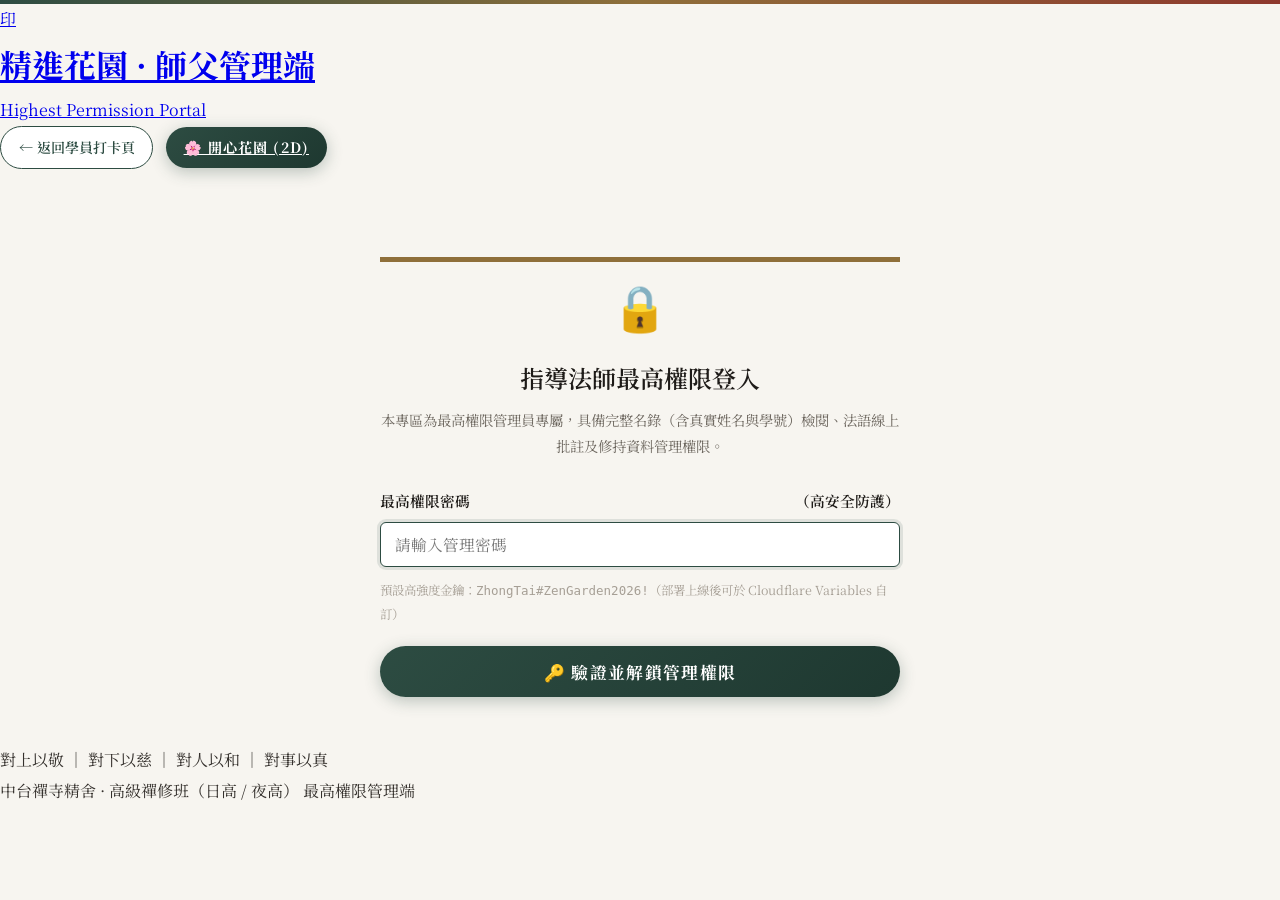
==== admin.html @ 71ff151f "feat: 精進花園 2D 開心花園修持打卡系統 (中台禪寺精舍日高/夜高專修版)" ====
<!DOCTYPE html>
<html lang="zh-TW">
<head>
  <meta charset="UTF-8" />
  <meta name="viewport" content="width=device-width, initial-scale=1.0" />
  <title>精舍法師管理後台 ｜ 精進花園最高權限名錄</title>
  
  <link rel="preconnect" href="https://fonts.googleapis.com">
  <link rel="preconnect" href="https://fonts.gstatic.com" crossorigin>
  <link href="https://fonts.googleapis.com/css2?family=Noto+Serif+TC:wght@300;400;500;600;700&display=swap" rel="stylesheet">
  
  <link rel="stylesheet" href="css/style.css">
  <style>
    .admin-stats-grid {
      display: grid;
      grid-template-columns: repeat(auto-fit, minmax(180px, 1fr));
      gap: 1.2rem;
      margin-bottom: 2rem;
    }
    .admin-stat-card {
      background: #ffffff;
      border: 1px solid var(--border-light);
      border-radius: var(--radius-md);
      padding: 1.4rem;
      text-align: center;
      box-shadow: var(--shadow-soft);
    }
    .admin-stat-card .val {
      font-size: 2rem;
      font-weight: 700;
      color: var(--pine-green);
    }
    .admin-stat-card .lbl {
      font-size: 0.82rem;
      color: var(--ink-muted);
      margin-top: 0.2rem;
    }
    .admin-table {
      width: 100%;
      border-collapse: collapse;
      margin-top: 1rem;
      font-size: 0.92rem;
    }
    .admin-table th {
      background: var(--bg-card-sub);
      color: var(--ink-deep);
      text-align: left;
      padding: 0.85rem 1rem;
      font-weight: 600;
      border-bottom: 2px solid rgba(52, 48, 44, 0.1);
    }
    .admin-table td {
      padding: 0.85rem 1rem;
      border-bottom: 1px solid var(--border-light);
      vertical-align: middle;
    }
    .admin-table tr:hover {
      background: #faf8f5;
    }
  </style>
</head>
<body>

  <!-- 頂部導覽列 -->
  <header class="site-header">
    <div class="header-inner">
      <a href="index.html" class="brand-wrap">
        <div class="brand-symbol">印</div>
        <div class="brand-text">
          <h1>精進花園 · 師父管理端</h1>
          <span>Highest Permission Portal</span>
        </div>
      </a>

      <div style="display: flex; gap: 0.8rem; align-items: center;">
        <a href="index.html" class="btn-secondary" style="padding: 0.45rem 1.1rem; font-size: 0.88rem;">
          ← 返回學員打卡頁
        </a>
        <a href="garden2d.html" class="btn-primary" style="padding: 0.45rem 1.1rem; font-size: 0.88rem;">
          🌸 開心花園 (2D)
        </a>
      </div>
    </div>
  </header>

  <main class="main-container" style="padding-top: 2.5rem;">

    <!-- ════ 鎖定登入畫面 ════ -->
    <div id="adminLockScreen" style="max-width: 520px; margin: 3rem auto;">
      <div class="zen-card" style="text-align: center; border-top: 5px solid var(--gold-bronze);">
        <div style="font-size: 2.8rem; margin-bottom: 0.5rem;">🔒</div>
        <h2 style="font-size: 1.5rem; font-weight: 600; color: var(--ink-deep); margin-bottom: 0.4rem;">
          指導法師最高權限登入
        </h2>
        <p style="font-size: 0.9rem; color: var(--ink-muted); margin-bottom: 1.8rem; line-height: 1.8;">
          本專區為最高權限管理員專屬，具備完整名錄（含真實姓名與學號）檢閱、法語線上批註及修持資料管理權限。
        </p>

        <form onsubmit="handleAdminLogin(event)">
          <div class="form-group" style="text-align: left; margin-bottom: 1.2rem;">
            <label class="form-label" for="adminPassword">
              <span>最高權限密碼</span>
              <span class="required">（高安全防護）</span>
            </label>
            <input type="password" id="adminPassword" class="form-control" placeholder="請輸入管理密碼" required autofocus />
            <div style="font-size: 0.78rem; color: var(--ink-faint); margin-top: 0.4rem;">
              預設高強度金鑰：<code>ZhongTai#ZenGarden2026!</code>（部署上線後可於 Cloudflare Variables 自訂）
            </div>
          </div>

          <div id="adminAuthError" style="display: none; padding: 0.6rem; border-radius: var(--radius-sm); background: var(--vermilion-pale); font-size: 0.88rem; margin-bottom: 1.2rem;"></div>

          <button type="submit" class="btn-primary" style="width: 100%; padding: 0.85rem; font-size: 1.05rem;">
            🔑 驗證並解鎖管理權限
          </button>
        </form>
      </div>
    </div>

    <!-- ════ 管理主面板 (解鎖後顯示) ════ -->
    <div id="adminDashboard" style="display: none;">
      
      <!-- 統計數據卡片 -->
      <div class="admin-stats-grid">
        <div class="admin-stat-card">
          <div class="val" id="statTotalStudents">0</div>
          <div class="lbl">精進學員總人數</div>
        </div>
        <div class="admin-stat-card">
          <div class="val" id="statDayStudents" style="color: var(--gold-bronze);">0</div>
          <div class="lbl">日高班學員</div>
        </div>
        <div class="admin-stat-card">
          <div class="val" id="statNightStudents" style="color: var(--pine-soft);">0</div>
          <div class="lbl">夜高班學員</div>
        </div>
        <div class="admin-stat-card">
          <div class="val" id="statTotalCheckins">0</div>
          <div class="lbl">累積打卡修持次數</div>
        </div>
        <div class="admin-stat-card">
          <div class="val" id="statTotalMeditation" style="color: var(--vermilion);">0</div>
          <div class="lbl">累積禪坐分鐘數</div>
        </div>
      </div>

      <!-- 操作工具列 -->
      <div class="zen-card">
        <div class="card-heading">
          <div class="card-title-group">
            <h2><span>📋</span> 全班完整修持名錄（最高權限未脫敏檢閱）</h2>
            <p>包含學員真實姓名、學號、打卡次數與 3D 花園巡視。</p>
          </div>
          <div style="display: flex; gap: 0.6rem; flex-wrap: wrap;">
            <button type="button" class="btn-secondary" style="font-size: 0.88rem;" onclick="exportAllDataJSON()">
              📥 匯出資料備份 (JSON)
            </button>
            <button type="button" class="btn-secondary" style="font-size: 0.88rem; border-color: var(--vermilion); color: var(--vermilion);" onclick="handleAdminLogout()">
              🔒 鎖定退出
            </button>
          </div>
        </div>

        <!-- 班級篩選 -->
        <div class="garden-filter-bar">
          <div class="filter-pills">
            <button type="button" class="pill-option active admin-filter-btn" onclick="filterAdminClass('', this)">全部班級</button>
            <button type="button" class="pill-option admin-filter-btn" onclick="filterAdminClass('日高', this)">日高班</button>
            <button type="button" class="pill-option admin-filter-btn" onclick="filterAdminClass('夜高', this)">夜高班</button>
          </div>
        </div>

        <!-- 學員清單表格 -->
        <div style="overflow-x: auto;">
          <table class="admin-table">
            <thead>
              <tr>
                <th>班別</th>
                <th>組別</th>
                <th>學號（保密）</th>
                <th>真實姓名</th>
                <th>法名</th>
                <th>累積打卡</th>
                <th>禪坐時長</th>
                <th>3D 花園</th>
              </tr>
            </thead>
            <tbody id="studentsTableBody">
              <!-- 由 admin.js 動態渲染 -->
            </tbody>
          </table>
        </div>
      </div>

      <!-- 修持打卡串流與法師批註開示區 -->
      <div class="zen-card" style="margin-top: 2rem;">
        <div class="card-heading">
          <div class="card-title-group">
            <h2><span>✍️</span> 學員修持心得串流 ＆ 法師線上慈悲批註</h2>
            <p>點擊每筆修持心得下方的開示輸入框，即可直接儲存批註，學員在個人專區即可同步檢閱開示。</p>
          </div>
        </div>

        <div id="adminCheckinStream">
          <!-- 由 admin.js 動態渲染 -->
        </div>
      </div>

    </div>

  </main>

  <footer class="site-footer">
    <div class="footer-dharma">對上以敬 ｜ 對下以慈 ｜ 對人以和 ｜ 對事以真</div>
    <p>中台禪寺精舍 · 高級禪修班（日高 / 夜高） 最高權限管理端</p>
  </footer>

  <script src="js/quotes.js"></script>
  <script src="js/api.js"></script>
  <script src="js/admin.js"></script>
</body>
</html>
---- css/style.css ----
@charset "UTF-8";
/* ═══════════════════════════════════════════════════════════════
   精進花園 (Zen Practice Garden) - 核心樣式表
   設計理念：
   1. 登入/註冊門檻護持（未登入前僅見登入卡）
   2. 2D 精進花園（無預繪花朵，依打卡數量動態注入蓮花＋太陽花）
   3. 木牌老和尚法語（中台月刊）
   4. 精簡修持打卡：靜坐 ＋ 每日誦經（金剛經、藥師經、普門品或自填，無卷數無持咒）
   5. 蓮池海會同修參觀（嚴格隱私：僅公開班級與法名，姓名學號絕對隱藏）
   ═══════════════════════════════════════════════════════════════ */

:root {
  --bg-rice: #f7f5f0;
  --bg-card: #ffffff;
  --bg-card-sub: #fbf9f5;
  --ink-deep: #1e1b18;
  --ink-base: #34302c;
  --ink-muted: #6e6860;
  --ink-faint: #a69f95;

  --pine-green: #2d4c42;
  --pine-soft: #3f695b;
  --pine-light: #eef4f1;

  --gold-bronze: #8f6f3a;
  --gold-light: #f6efe2;
  --gold-vibrant: #c49a45;

  --vermilion: #8e382d;
  --vermilion-soft: #ad4b3e;
  --vermilion-pale: #faedea;

  --border-light: rgba(52, 48, 44, 0.08);
  --border-focus: rgba(45, 76, 66, 0.4);

  --shadow-soft: 0 4px 20px rgba(30, 27, 24, 0.05);
  --shadow-card: 0 8px 32px rgba(30, 27, 24, 0.08);
  --radius-sm: 6px;
  --radius-md: 10px;
  --radius-lg: 18px;
  --radius-full: 9999px;
}

*, *::before, *::after {
  box-sizing: border-box;
  margin: 0;
  padding: 0;
}

html {
  scroll-behavior: smooth;
}

body {
  font-family: 'Noto Serif TC', 'PingFang TC', 'Microsoft JhengHei', serif;
  background-color: var(--bg-rice);
  color: var(--ink-base);
  line-height: 1.9;
  font-weight: 400;
  min-height: 100vh;
  -webkit-font-smoothing: antialiased;
}

/* 頂部裝飾三色頂線 (松柏綠、古銅金、朱砂紅) */
body::before {
  content: '';
  display: block;
  height: 4px;
  background: linear-gradient(90deg, var(--pine-green) 0%, var(--gold-bronze) 50%, var(--vermilion) 100%);
  width: 100%;
}

/* ════════════════════════════════
   1. 登入 / 註冊入口門檻 (Login / Register Gate)
   ════════════════════════════════ */
.login-gate-screen {
  position: fixed;
  inset: 0;
  background: radial-gradient(circle at 50% 40%, #f7f5f0 0%, #e6decb 100%);
  z-index: 999;
  display: flex;
  align-items: center;
  justify-content: center;
  padding: 1.5rem;
}

.login-gate-card {
  background: #ffffff;
  border-radius: var(--radius-lg);
  max-width: 520px;
  width: 100%;
  padding: 2.4rem 2.6rem;
  box-shadow: 0 16px 50px rgba(30, 27, 24, 0.15);
  border: 1px solid var(--border-light);
  border-top: 6px solid var(--pine-green);
  text-align: center;
}

.gate-symbol-icon {
  width: 58px;
  height: 58px;
  border-radius: 50%;
  background: linear-gradient(135deg, var(--pine-green) 0%, #172c26 100%);
  color: #f7f5f0;
  font-size: 1.8rem;
  display: inline-flex;
  align-items: center;
  justify-content: center;
  margin-bottom: 0.8rem;
  box-shadow: 0 4px 14px rgba(45, 76, 66, 0.3);
}

.gate-title {
  font-size: 1.65rem;
  font-weight: 700;
  color: var(--ink-deep);
  letter-spacing: 0.1em;
}

.gate-subtitle {
  font-size: 0.88rem;
  color: var(--gold-bronze);
  margin-top: 0.2rem;
  margin-bottom: 1.4rem;
  letter-spacing: 0.05em;
}

/* ════════════════════════════════
   2. 頂部導覽列 (已登入狀態)
   ════════════════════════════════ */
.app-header {
  background: #ffffff;
  border-bottom: 1px solid var(--border-light);
  box-shadow: var(--shadow-soft);
  position: sticky;
  top: 0;
  z-index: 100;
  backdrop-filter: blur(10px);
}

.app-header-inner {
  max-width: 1280px;
  margin: 0 auto;
  padding: 0.75rem 1.5rem;
  display: flex;
  align-items: center;
  justify-content: space-between;
  flex-wrap: wrap;
  gap: 1rem;
}

.app-brand {
  display: flex;
  align-items: center;
  gap: 0.8rem;
  text-decoration: none;
  color: inherit;
}

.brand-icon-circle {
  width: 42px;
  height: 42px;
  border-radius: 50%;
  background: var(--pine-green);
  color: #fff;
  font-size: 1.4rem;
  display: flex;
  align-items: center;
  justify-content: center;
}

.brand-name-group h1 {
  font-size: 1.25rem;
  font-weight: 700;
  color: var(--ink-deep);
  letter-spacing: 0.08em;
  line-height: 1.2;
}

.brand-name-group span {
  font-size: 0.76rem;
  color: var(--gold-bronze);
  letter-spacing: 0.15em;
}

.app-nav-actions {
  display: flex;
  align-items: center;
  gap: 0.8rem;
}

.badge-class {
  background: var(--pine-light);
  color: var(--pine-green);
  font-weight: 700;
  font-size: 0.82rem;
  padding: 2px 8px;
  border-radius: var(--radius-sm);
}

/* ════════════════════════════════
   3. 主畫面佈局 (花園畫布 ＋ 每日修持打卡面板)
   ════════════════════════════════ */
.main-garden-layout {
  max-width: 1280px;
  margin: 1.5rem auto 3rem;
  padding: 0 1.2rem;
  display: grid;
  grid-template-columns: 1.25fr 1fr;
  gap: 1.8rem;
  align-items: start;
}

@media (max-width: 1024px) {
  .main-garden-layout {
    grid-template-columns: 1fr;
  }
}

/* ════════════════════════════════
   4. 2D 精進花園畫布 (The Living Garden)
   底圖無花朵，蓮花與太陽花完全依打卡數生長！
   ════════════════════════════════ */
.garden-canvas-wrap {
  position: relative;
  width: 100%;
  aspect-ratio: 16 / 9;
  min-height: 400px;
  border-radius: var(--radius-lg);
  overflow: hidden;
  box-shadow: var(--shadow-card);
  border: 3px solid #ffffff;
  background-image: url('../assets/images/stage_1_seed.jpg');
  background-size: cover;
  background-position: center;
  user-select: none;
}

/* 累積打卡次數計數徽章 (花園左上) */
.garden-counter-tag {
  position: absolute;
  top: 14px;
  left: 14px;
  background: rgba(22, 28, 25, 0.82);
  backdrop-filter: blur(8px);
  border: 1px solid rgba(255, 213, 79, 0.4);
  border-radius: 9999px;
  padding: 5px 14px;
  color: #ffd54f;
  font-size: 0.85rem;
  font-weight: 700;
  z-index: 10;
  display: flex;
  align-items: center;
  gap: 6px;
  box-shadow: 0 4px 12px rgba(0,0,0,0.3);
}

/* 木牌法語互動區 (對齊底圖木牌位置) */
.wooden-sign-hotspot {
  position: absolute;
  top: 38%;
  right: 28%;
  width: 90px;
  height: 95px;
  cursor: pointer;
  z-index: 15;
  transition: transform 0.25s ease;
}

.wooden-sign-hotspot:hover {
  transform: scale(1.08);
}

.sign-tooltip-preview {
  position: absolute;
  bottom: 85px;
  left: 50%;
  transform: translateX(-50%);
  background: rgba(255, 252, 242, 0.95);
  border: 1px solid #c49a45;
  border-radius: 8px;
  padding: 6px 12px;
  font-size: 0.76rem;
  color: #5c441b;
  font-weight: 600;
  white-space: nowrap;
  box-shadow: 0 4px 14px rgba(0,0,0,0.2);
  pointer-events: none;
  animation: floatSign 3s infinite ease-in-out;
}

@keyframes floatSign {
  0%, 100% { transform: translateX(-50%) translateY(0); }
  50% { transform: translateX(-50%) translateY(-4px); }
}

/* ════════════════════════════════
   A. 蓮池圖層 (Lotus Pond Area)
   ════════════════════════════════ */
.zen-pond-container {
  position: absolute;
  top: 22%;
  left: 6%;
  width: 210px;
  height: 150px;
  z-index: 8;
  pointer-events: auto;
  cursor: pointer;
  transition: transform 0.2s ease;
}

.zen-pond-container:hover {
  transform: scale(1.03);
}

.pond-surface-svg {
  width: 100%;
  height: 100%;
  filter: drop-shadow(0 6px 12px rgba(0,0,0,0.25));
}

.lotus-flower-bloom {
  transform-origin: bottom center;
  animation: swayFlower 4s infinite ease-in-out alternate;
}

@keyframes swayFlower {
  0% { transform: rotate(-2deg); }
  100% { transform: rotate(2deg); }
}

/* ════════════════════════════════
   B. 太陽花田圖層 (Sunflower Plots Area)
   ════════════════════════════════ */
.sunflower-field-container {
  position: absolute;
  top: 38%;
  left: 36%;
  width: 250px;
  height: 140px;
  z-index: 9;
  pointer-events: auto;
}

.sunflower-item {
  position: absolute;
  transform-origin: bottom center;
  filter: drop-shadow(0 4px 8px rgba(0,0,0,0.3));
}

.sunflower-bloom-anim {
  animation: sunSway 3.5s infinite ease-in-out alternate;
}

@keyframes sunSway {
  0% { transform: rotate(-3deg); }
  100% { transform: rotate(3deg); }
}

/* 甘露水注入動畫 */
.nectar-stream-drop {
  position: absolute;
  font-size: 1.6rem;
  z-index: 30;
  pointer-events: none;
  animation: nectarRain 1.1s cubic-bezier(0.25, 0.46, 0.45, 0.94) forwards;
}

@keyframes nectarRain {
  0% { opacity: 0; transform: translateY(-50px) scale(0.6); }
  30% { opacity: 1; transform: translateY(60px) scale(1.2); }
  100% { opacity: 0; transform: translateY(220px) scale(1.6); }
}

/* ════════════════════════════════
   5. 每日修持打卡面板 (Check-in Form Card)
   精簡為：靜坐 ＋ 每日誦經（無卷數、無持咒）
   ════════════════════════════════ */
.checkin-panel-card {
  background: #ffffff;
  border-radius: var(--radius-lg);
  padding: 1.8rem 2rem;
  box-shadow: var(--shadow-card);
  border: 1px solid var(--border-light);
}

.panel-header-row {
  display: flex;
  align-items: center;
  justify-content: space-between;
  border-bottom: 1px solid var(--border-light);
  padding-bottom: 0.9rem;
  margin-bottom: 1.4rem;
}

.panel-header-row h2 {
  font-size: 1.35rem;
  font-weight: 700;
  color: var(--ink-deep);
  display: flex;
  align-items: center;
  gap: 0.5rem;
}

.form-group {
  display: flex;
  flex-direction: column;
  gap: 0.4rem;
  margin-bottom: 1.2rem;
}

.form-label {
  font-size: 0.92rem;
  font-weight: 600;
  color: var(--ink-deep);
  display: flex;
  align-items: center;
  justify-content: space-between;
}

.form-control {
  font-family: inherit;
  font-size: 0.98rem;
  color: var(--ink-base);
  background: var(--bg-card-sub);
  border: 1px solid rgba(52, 48, 44, 0.15);
  border-radius: var(--radius-sm);
  padding: 0.65rem 0.9rem;
  outline: none;
  transition: all 0.2s ease;
}

.form-control:focus {
  background: #ffffff;
  border-color: var(--pine-green);
  box-shadow: 0 0 0 3px rgba(45, 76, 66, 0.12);
}

/* 補填歷史時間面板 */
.backdate-toggle-box {
  background: var(--gold-light);
  border: 1px dashed rgba(143, 111, 58, 0.35);
  border-radius: var(--radius-md);
  padding: 0.75rem 1rem;
  margin-bottom: 1.2rem;
  display: flex;
  align-items: center;
  justify-content: space-between;
  flex-wrap: wrap;
  gap: 0.6rem;
}

.btn-primary {
  background: linear-gradient(135deg, var(--pine-green) 0%, #1e3830 100%);
  color: #ffffff;
  border: none;
  font-family: inherit;
  font-size: 1.05rem;
  font-weight: 700;
  letter-spacing: 0.08em;
  padding: 0.85rem 2rem;
  border-radius: var(--radius-full);
  cursor: pointer;
  box-shadow: 0 4px 16px rgba(45, 76, 66, 0.3);
  transition: all 0.2s ease;
  display: inline-flex;
  align-items: center;
  justify-content: center;
  gap: 0.5rem;
}

.btn-primary:hover {
  transform: translateY(-2px);
  box-shadow: 0 6px 20px rgba(45, 76, 66, 0.4);
}

.btn-secondary {
  background: #ffffff;
  color: var(--pine-green);
  border: 1px solid var(--pine-green);
  font-family: inherit;
  font-size: 0.88rem;
  font-weight: 600;
  padding: 0.45rem 1.1rem;
  border-radius: var(--radius-full);
  cursor: pointer;
  transition: all 0.2s;
  text-decoration: none;
  display: inline-flex;
  align-items: center;
  gap: 0.4rem;
}

.btn-secondary:hover {
  background: var(--pine-light);
}

/* ════════════════════════════════
   6. 參觀他人花園頂部橫幅 (Visitor Banner)
   ════════════════════════════════ */
.visitor-banner-strip {
  background: linear-gradient(135deg, #1b332c 0%, #10211c 100%);
  border-bottom: 2px solid #ffd54f;
  color: #ffffff;
  padding: 0.6rem 1.5rem;
  display: flex;
  align-items: center;
  justify-content: space-between;
  flex-wrap: wrap;
  gap: 0.8rem;
}

.visitor-tag-pill {
  font-size: 0.75rem;
  background: rgba(255, 255, 255, 0.15);
  padding: 2px 8px;
  border-radius: 9999px;
  color: #a7f3d0;
}

/* ════════════════════════════════
   7. 蓮池海會 · 同修名錄抽屜 (Friends Drawer)
   嚴格安全隱私：僅公開班級與法名，姓名學號絕對隱藏！
   ════════════════════════════════ */
.friends-drawer-backdrop {
  position: fixed;
  inset: 0;
  background: rgba(0, 0, 0, 0.5);
  backdrop-filter: blur(4px);
  z-index: 500;
  display: none;
  align-items: center;
  justify-content: flex-end;
}

.friends-drawer-content {
  background: #ffffff;
  width: 100%;
  max-width: 380px;
  height: 100%;
  box-shadow: -8px 0 30px rgba(0, 0, 0, 0.3);
  display: flex;
  flex-direction: column;
  animation: slideDrawer 0.3s ease-out;
}

@keyframes slideDrawer {
  from { transform: translateX(100%); }
  to { transform: translateX(0); }
}

.drawer-top-banner {
  background: linear-gradient(135deg, var(--pine-green) 0%, #152923 100%);
  color: #ffffff;
  padding: 1.2rem;
  display: flex;
  align-items: center;
  justify-content: space-between;
}

.friend-card-row {
  background: #fbfbfb;
  border: 1px solid #ebebeb;
  border-radius: 12px;
  padding: 0.9rem;
  margin-bottom: 0.75rem;
  display: flex;
  align-items: center;
  justify-content: space-between;
  transition: all 0.2s ease;
}

.friend-card-row:hover {
  background: #f0f7f4;
  border-color: #a3d4be;
  transform: translateX(-3px);
}

.friend-gem {
  width: 38px;
  height: 38px;
  border-radius: 50%;
  background: #e8f5e9;
  color: #2e7d32;
  display: flex;
  align-items: center;
  justify-content: center;
  font-size: 1.2rem;
}

/* ════════════════════════════════
   8. 禪意法語彈窗 (Zen Quote Modal)
   ════════════════════════════════ */
.zen-quote-overlay {
  position: fixed;
  inset: 0;
  background: rgba(18, 24, 21, 0.65);
  backdrop-filter: blur(6px);
  z-index: 600;
  display: none;
  align-items: center;
  justify-content: center;
  padding: 1rem;
}

.zen-quote-dialog {
  background: #ffffff;
  border-radius: 18px;
  max-width: 520px;
  width: 100%;
  padding: 2rem 2.2rem;
  box-shadow: 0 20px 60px rgba(0, 0, 0, 0.35);
  border-left: 6px solid var(--gold-bronze);
  animation: popIn 0.25s ease-out;
}

@keyframes popIn {
  from { opacity: 0; transform: scale(0.9); }
  to { opacity: 1; transform: scale(1); }
}
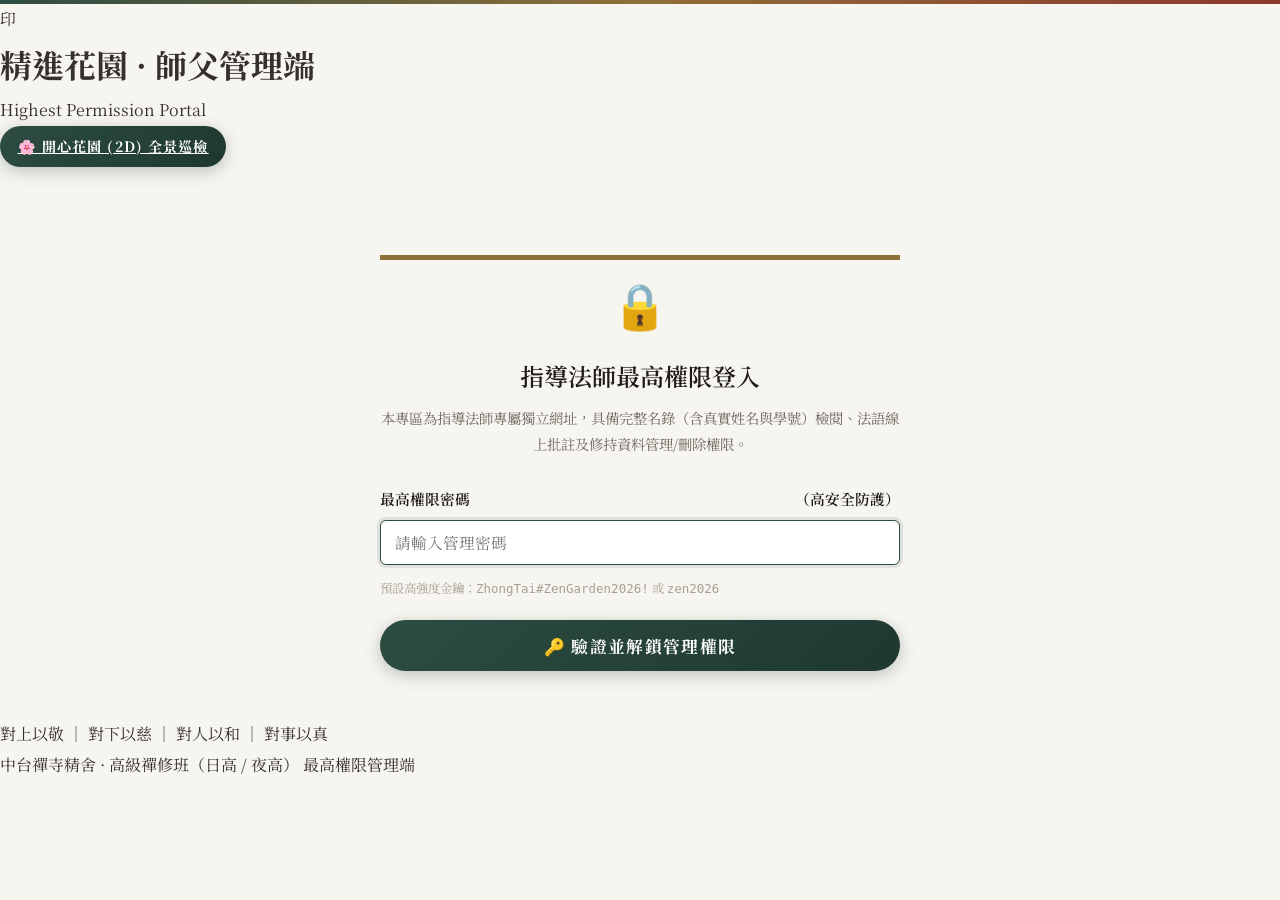
==== commit 9b555e78: "feat: 完備學員登入建檔(無學號免法名可登入、學號一鍵登入)、更新第3-5階段四季花園背景(蓮池同位、草房漸大、林木日盛)、隔離法師後台最高權限" ====
--- a/admin.html
+++ b/admin.html
@@ -61,23 +61,20 @@
 </head>
 <body>
 
-  <!-- 頂部導覽列 -->
+  <!-- 頂部導覽列 (完全獨立師父管理端，無返回學員連結) -->
   <header class="site-header">
     <div class="header-inner">
-      <a href="index.html" class="brand-wrap">
+      <div class="brand-wrap">
         <div class="brand-symbol">印</div>
         <div class="brand-text">
           <h1>精進花園 · 師父管理端</h1>
           <span>Highest Permission Portal</span>
         </div>
-      </a>
+      </div>
 
       <div style="display: flex; gap: 0.8rem; align-items: center;">
-        <a href="index.html" class="btn-secondary" style="padding: 0.45rem 1.1rem; font-size: 0.88rem;">
-          ← 返回學員打卡頁
-        </a>
-        <a href="garden2d.html" class="btn-primary" style="padding: 0.45rem 1.1rem; font-size: 0.88rem;">
-          🌸 開心花園 (2D)
+        <a href="garden2d.html?admin=1" class="btn-primary" style="padding: 0.45rem 1.1rem; font-size: 0.88rem;">
+          🌸 開心花園 (2D) 全景巡檢
         </a>
       </div>
     </div>
@@ -93,7 +90,7 @@
           指導法師最高權限登入
         </h2>
         <p style="font-size: 0.9rem; color: var(--ink-muted); margin-bottom: 1.8rem; line-height: 1.8;">
-          本專區為最高權限管理員專屬，具備完整名錄（含真實姓名與學號）檢閱、法語線上批註及修持資料管理權限。
+          本專區為指導法師專屬獨立網址，具備完整名錄（含真實姓名與學號）檢閱、法語線上批註及修持資料管理/刪除權限。
         </p>
 
         <form onsubmit="handleAdminLogin(event)">
@@ -104,7 +101,7 @@
             </label>
             <input type="password" id="adminPassword" class="form-control" placeholder="請輸入管理密碼" required autofocus />
             <div style="font-size: 0.78rem; color: var(--ink-faint); margin-top: 0.4rem;">
-              預設高強度金鑰：<code>ZhongTai#ZenGarden2026!</code>（部署上線後可於 Cloudflare Variables 自訂）
+              預設高強度金鑰：<code>ZhongTai#ZenGarden2026!</code> 或 <code>zen2026</code>
             </div>
           </div>
 
@@ -144,12 +141,144 @@
         </div>
       </div>
 
+      <!-- ════ 指導法師 · 2D 精進花園全生長階段圖庫總覽 (5階段嚴格吻合) ════ -->
+      <div class="zen-card" id="adminGardenGallery" style="margin-bottom: 2rem; border-top: 4px solid var(--pine-green);">
+        <div class="card-heading">
+          <div class="card-title-group">
+            <h2><span>🌸</span> 指導法師 · 2D 精進花園全生長圖庫總覽（全部圖檢閱）</h2>
+            <p>指導法師最高權限專屬：等差遞增成長（每階段+12天），點擊各階段巡檢按鈕即可即時檢視該階段之 2D 全景花園實景。</p>
+          </div>
+          <div>
+            <a href="garden2d.html?admin=1" target="_blank" class="btn-primary" style="font-size: 0.88rem; padding: 0.5rem 1.2rem;">
+              🔍 開啟 2D 花園全景巡檢
+            </a>
+          </div>
+        </div>
+
+        <div class="admin-gallery-grid">
+          <!-- 階段 1：49 天 -->
+          <div class="admin-gallery-card">
+            <div class="admin-gallery-img-wrap">
+              <img src="assets/images/stage_1_seed.jpg" alt="第 1 階段｜維持 49 天" />
+              <span class="admin-gallery-stage-tag">🌱 第 1 階段｜累積 1~49 天</span>
+            </div>
+            <div class="admin-gallery-body">
+              <div class="admin-gallery-title">
+                <span>善念初萌 · 種子深植</span>
+                <span class="stage-badge stage-badge-1">維持 49 天</span>
+              </div>
+              <div class="admin-gallery-rules">
+                🌿 <strong>景觀生態：</strong>如茵平坦草皮、澄澈碧波池塘，無泥土污濁。<br>
+                ✨ <strong>象徵意涵：</strong>菩提金種初植心田，初耕心地，善法萌芽。
+              </div>
+              <div class="admin-gallery-actions">
+                <a href="garden2d.html?admin=1&stage=1" target="_blank" class="btn-secondary" style="width: 100%; text-align: center; font-size: 0.85rem; padding: 0.4rem 0;">
+                  👁️ 巡檢第 1 階段 (1~49天)
+                </a>
+              </div>
+            </div>
+          </div>
+
+          <!-- 階段 2：110 天 (維持61天) -->
+          <div class="admin-gallery-card">
+            <div class="admin-gallery-img-wrap">
+              <img src="assets/images/stage_2_sprout.jpg" alt="第 2 階段｜累積 110 天" />
+              <span class="admin-gallery-stage-tag">🌿 第 2 階段｜累積 50~110 天</span>
+            </div>
+            <div class="admin-gallery-body">
+              <div class="admin-gallery-title">
+                <span>精進抽芽 · 庭園初展</span>
+                <span class="stage-badge stage-badge-2">維持 61 天</span>
+              </div>
+              <div class="admin-gallery-rules">
+                🌱 <strong>庭園開展：</strong>視野開闊延展，石階步道鋪展，綠蔭竹影。<br>
+                🪷 <strong>水面澄明：</strong>池面範圍擴大，菩提生機日盛，漸次繁茂。
+              </div>
+              <div class="admin-gallery-actions">
+                <a href="garden2d.html?admin=1&stage=2" target="_blank" class="btn-secondary" style="width: 100%; text-align: center; font-size: 0.85rem; padding: 0.4rem 0;">
+                  👁️ 巡檢第 2 階段 (50~110天)
+                </a>
+              </div>
+            </div>
+          </div>
+
+          <!-- 階段 3：183 天 (菩提成林，維持73天) -->
+          <div class="admin-gallery-card">
+            <div class="admin-gallery-img-wrap">
+              <img src="assets/images/stage_3_forest_v2.jpg" alt="第 3 階段｜累積 183 天" />
+              <span class="admin-gallery-stage-tag">🌳 第 3 階段｜累積 111~183 天</span>
+            </div>
+            <div class="admin-gallery-body">
+              <div class="admin-gallery-title">
+                <span>繁茂成林 · 菩提大蔭</span>
+                <span class="stage-badge stage-badge-3">維持 73 天</span>
+              </div>
+              <div class="admin-gallery-rules">
+                🌳 <strong>茂林修竹：</strong>樹林漸密，草房日益開展，同位置蓮池清淨澄澈。<br>
+                🏞️ <strong>圓融道場：</strong>草皮與池塘生機豐沛，成林庇蔭十方群生。
+              </div>
+              <div class="admin-gallery-actions">
+                <a href="garden2d.html?admin=1&stage=3" target="_blank" class="btn-secondary" style="width: 100%; text-align: center; font-size: 0.85rem; padding: 0.4rem 0;">
+                  👁️ 巡檢第 3 階段 (111~183天)
+                </a>
+              </div>
+            </div>
+          </div>
+
+          <!-- 階段 4：268 天 (金秋豐收，維持85天) -->
+          <div class="admin-gallery-card">
+            <div class="admin-gallery-img-wrap">
+              <img src="assets/images/stage_4_autumn_v2.jpg" alt="第 4 階段｜累積 268 天" />
+              <span class="admin-gallery-stage-tag">🍁 第 4 階段｜累積 184~268 天</span>
+            </div>
+            <div class="admin-gallery-body">
+              <div class="admin-gallery-title">
+                <span>金秋豐收 · 秋收功德</span>
+                <span class="stage-badge stage-badge-4">維持 85 天</span>
+              </div>
+              <div class="admin-gallery-rules">
+                🍂 <strong>丹楓金杏：</strong>秋林深密，草房擴建為莊嚴大禪堂，同位置蓮池清澈倒影。<br>
+                🧘 <strong>迴光返照：</strong>歷事練心，由動歸靜，秋收攝心，功德普及。
+              </div>
+              <div class="admin-gallery-actions">
+                <a href="garden2d.html?admin=1&stage=4" target="_blank" class="btn-secondary" style="width: 100%; text-align: center; font-size: 0.85rem; padding: 0.4rem 0;">
+                  👁️ 巡檢第 4 階段 (184~268天)
+                </a>
+              </div>
+            </div>
+          </div>
+
+          <!-- 階段 5：365 天 (冬藏圓滿，維持97天) -->
+          <div class="admin-gallery-card">
+            <div class="admin-gallery-img-wrap">
+              <img src="assets/images/stage_5_winter_v2.jpg" alt="第 5 階段｜累積 365 天" />
+              <span class="admin-gallery-stage-tag">❄️ 第 5 階段｜累積 269~365+ 天</span>
+            </div>
+            <div class="admin-gallery-body">
+              <div class="admin-gallery-title">
+                <span>冬藏圓滿 · 澄明寂照</span>
+                <span class="stage-badge stage-badge-5" style="background:#e0f2fe; color:#0369a1; border:1px solid #7dd3fc;">維持 97 天</span>
+              </div>
+              <div class="admin-gallery-rules">
+                ❄️ <strong>純淨無垢：</strong>一歲圓滿！白雪覆地，萬緣放下，自性清淨圓融。<br>
+                💎 <strong>如如不動：</strong>寒梅傲雪，自性本不生滅，功德大成自性花開。
+              </div>
+              <div class="admin-gallery-actions">
+                <a href="garden2d.html?admin=1&stage=5" target="_blank" class="btn-secondary" style="width: 100%; text-align: center; font-size: 0.85rem; padding: 0.4rem 0;">
+                  👁️ 巡檢第 5 階段 (269~365天)
+                </a>
+              </div>
+            </div>
+          </div>
+        </div>
+      </div>
+
       <!-- 操作工具列 -->
       <div class="zen-card">
         <div class="card-heading">
           <div class="card-title-group">
             <h2><span>📋</span> 全班完整修持名錄（最高權限未脫敏檢閱）</h2>
-            <p>包含學員真實姓名、學號、打卡次數與 3D 花園巡視。</p>
+            <p>包含學員真實姓名、學號、打卡次數、花園境界與 2D 花園巡視。</p>
           </div>
           <div style="display: flex; gap: 0.6rem; flex-wrap: wrap;">
             <button type="button" class="btn-secondary" style="font-size: 0.88rem;" onclick="exportAllDataJSON()">
@@ -182,7 +311,9 @@
                 <th>法名</th>
                 <th>累積打卡</th>
                 <th>禪坐時長</th>
-                <th>3D 花園</th>
+                <th>2D 生長境界</th>
+                <th>2D 花園巡視</th>
+                <th style="text-align: center; color: var(--vermilion);">最高權限維護</th>
               </tr>
             </thead>
             <tbody id="studentsTableBody">
--- a/css/style.css
+++ b/css/style.css
@@ -73,56 +73,322 @@
 /* ════════════════════════════════
    1. 登入 / 註冊入口門檻 (Login / Register Gate)
    ════════════════════════════════ */
+/* ════════════════════════════════
+   1. 登入門檻全螢幕介面 (嚴格參照參考圖二之深紫壇金頂幅 ＋ 白卡 ＋ 圓角按鈕樣式)
+   ════════════════════════════════ */
 .login-gate-screen {
   position: fixed;
   inset: 0;
-  background: radial-gradient(circle at 50% 40%, #f7f5f0 0%, #e6decb 100%);
+  background-color: #faf8f5;
+  background-image: 
+    radial-gradient(#e2d5c3 0.75px, transparent 0.75px),
+    radial-gradient(#e2d5c3 0.75px, #faf8f5 0.75px);
+  background-size: 30px 30px;
+  background-position: 0 0, 15px 15px;
   z-index: 999;
   display: flex;
+  flex-direction: column;
+  overflow-y: auto;
+  -webkit-overflow-scrolling: touch;
+}
+
+/* 頂部深紫壇木黑金橫幅 (參照圖二頂部：普宜精舍/活動報名) */
+.gate-top-header {
+  background: #2b101c;
+  background: linear-gradient(180deg, #260f1b 0%, #341423 100%);
+  color: #ffffff;
+  padding: 1.2rem 1.5rem 1.4rem;
+  box-shadow: 0 4px 18px rgba(35, 12, 22, 0.28);
+  border-bottom: 2px solid #b89650;
+  flex-shrink: 0;
+}
+
+.gate-top-sub {
+  font-size: 0.95rem;
+  color: #dfcfbc;
+  letter-spacing: 0.08em;
+  font-weight: 500;
+  margin-bottom: 0.25rem;
+  opacity: 0.92;
+}
+
+.gate-top-title {
+  font-size: 1.7rem;
+  font-weight: 700;
+  color: #dfb36c;
+  letter-spacing: 0.06em;
+  line-height: 1.2;
+  margin: 0;
+  text-shadow: 0 1px 2px rgba(0,0,0,0.4);
+}
+
+/* 主體卡片容器 (彈性置中，手機平順滾動) */
+.gate-body-container {
+  flex: 1;
+  display: flex;
   align-items: center;
   justify-content: center;
-  padding: 1.5rem;
+  padding: 1.8rem 1rem 2.5rem;
+  width: 100%;
+  box-sizing: border-box;
 }
 
 .login-gate-card {
   background: #ffffff;
-  border-radius: var(--radius-lg);
-  max-width: 520px;
-  width: 100%;
-  padding: 2.4rem 2.6rem;
-  box-shadow: 0 16px 50px rgba(30, 27, 24, 0.15);
-  border: 1px solid var(--border-light);
-  border-top: 6px solid var(--pine-green);
+  border-radius: 20px;
+  max-width: 480px;
+  width: 100%;
+  padding: 2rem 2.2rem;
+  margin: auto;
+  box-shadow: 0 12px 38px rgba(43, 16, 28, 0.09), 0 2px 8px rgba(0, 0, 0, 0.04);
+  border: 1.5px solid #ebd9c2;
   text-align: center;
-}
-
-.gate-symbol-icon {
+  box-sizing: border-box;
+}
+
+/* 頂部圓形徽章 (蓮花聖徽) */
+.gate-badge-wrap {
+  display: flex;
+  justify-content: center;
+  margin-bottom: 0.8rem;
+}
+
+.gate-badge-circle {
   width: 58px;
   height: 58px;
   border-radius: 50%;
-  background: linear-gradient(135deg, var(--pine-green) 0%, #172c26 100%);
+  background: #2b101c;
+  border: 2px solid #dfb36c;
   color: #f7f5f0;
   font-size: 1.8rem;
   display: inline-flex;
   align-items: center;
   justify-content: center;
-  margin-bottom: 0.8rem;
-  box-shadow: 0 4px 14px rgba(45, 76, 66, 0.3);
-}
-
-.gate-title {
-  font-size: 1.65rem;
-  font-weight: 700;
-  color: var(--ink-deep);
-  letter-spacing: 0.1em;
-}
-
-.gate-subtitle {
+  box-shadow: 0 4px 14px rgba(43, 16, 28, 0.2);
+}
+
+.gate-card-title {
+  font-size: 1.5rem;
+  font-weight: 700;
+  color: #2b101c;
+  letter-spacing: 0.05em;
+  margin-bottom: 0.25rem;
+}
+
+.gate-card-subtitle {
   font-size: 0.88rem;
-  color: var(--gold-bronze);
-  margin-top: 0.2rem;
-  margin-bottom: 1.4rem;
-  letter-spacing: 0.05em;
+  color: #8c7653;
+  margin-top: 0;
+  margin-bottom: 1.2rem;
+  letter-spacing: 0.04em;
+}
+
+/* 登入切換頁籤 (學員 ｜ 法師) */
+.gate-tab-switcher {
+  display: flex;
+  background: #f1ebd8;
+  border-radius: 14px;
+  padding: 4px;
+  margin-bottom: 1.2rem;
+  gap: 4px;
+  box-sizing: border-box;
+}
+
+.gate-tab-btn {
+  flex: 1;
+  padding: 8px 12px;
+  border-radius: 11px;
+  border: none;
+  background: transparent;
+  color: #78644e;
+  font-weight: 700;
+  font-size: 0.92rem;
+  cursor: pointer;
+  transition: all 0.2s ease;
+  display: flex;
+  align-items: center;
+  justify-content: center;
+  gap: 6px;
+}
+
+.gate-tab-btn:hover {
+  color: #2b101c;
+}
+
+.gate-tab-btn.active {
+  background: #ffffff;
+  color: #2b101c;
+  box-shadow: 0 2px 8px rgba(43, 16, 28, 0.12);
+  border: 1px solid rgba(184, 150, 80, 0.3);
+}
+
+/* 表單橫向雙欄 (比例平衡修復，min-width: 0 徹底杜絕溢出) */
+.gate-form-row {
+  display: grid;
+  grid-template-columns: minmax(0, 1fr) minmax(0, 1fr);
+  gap: 0.85rem;
+  width: 100%;
+  box-sizing: border-box;
+}
+
+.gate-compact-group {
+  margin-bottom: 0.9rem !important;
+  text-align: left;
+  min-width: 0;
+  box-sizing: border-box;
+}
+
+.gate-compact-group .form-label {
+  font-size: 0.88rem;
+  font-weight: 600;
+  color: #2c2523;
+  margin-bottom: 0.35rem;
+  display: flex;
+  justify-content: space-between;
+  align-items: center;
+  flex-wrap: wrap;
+  gap: 0.3rem;
+}
+
+.gate-label-split {
+  display: flex;
+  justify-content: space-between;
+  align-items: center;
+  width: 100%;
+}
+
+.gate-privacy-tag {
+  font-size: 0.72rem;
+  font-weight: normal;
+  border-radius: 999px;
+  padding: 1px 6px;
+  white-space: nowrap;
+}
+
+.gate-privacy-tag.lock {
+  color: #c62828;
+  background: #ffebee;
+}
+
+.gate-privacy-tag.flower {
+  color: #ad1457;
+  background: #fce4ec;
+}
+
+/* 參照圖二圓角風格之輸入框與選單 (防溢出 + 支援手機 48px 觸控友善) */
+.gate-styled-input {
+  width: 100% !important;
+  min-width: 0 !important;
+  box-sizing: border-box !important;
+  height: 48px !important;
+  border-radius: 14px !important;
+  border: 1.5px solid #d4c5a9 !important;
+  background-color: #ffffff !important;
+  padding: 0 1rem !important;
+  font-size: 0.95rem !important;
+  color: #2c2523 !important;
+  transition: border-color 0.2s, box-shadow 0.2s;
+  -webkit-appearance: none;
+}
+
+.gate-styled-input:focus {
+  border-color: #b89650 !important;
+  box-shadow: 0 0 0 3.5px rgba(184, 150, 80, 0.18) !important;
+  outline: none !important;
+}
+
+/* 主要登入按鈕 (參照圖二大圓角藥丸風格，深紫壇黑配金字) */
+.gate-btn-submit {
+  width: 100%;
+  height: 52px;
+  background: #2b101c;
+  background: linear-gradient(180deg, #381525 0%, #230d17 100%);
+  color: #dfb36c;
+  border: 1.5px solid #dfb36c;
+  border-radius: 18px;
+  font-size: 1.05rem;
+  font-weight: 700;
+  letter-spacing: 0.06em;
+  cursor: pointer;
+  display: flex;
+  align-items: center;
+  justify-content: center;
+  gap: 0.6rem;
+  margin-top: 0.6rem;
+  box-shadow: 0 6px 18px rgba(43, 16, 28, 0.25);
+  transition: transform 0.18s, box-shadow 0.18s, filter 0.18s;
+  box-sizing: border-box;
+}
+
+.gate-btn-submit:hover {
+  transform: translateY(-1.5px);
+  box-shadow: 0 8px 24px rgba(43, 16, 28, 0.35);
+  filter: brightness(1.06);
+}
+
+.gate-btn-submit:active {
+  transform: translateY(0);
+}
+
+/* 次要法師管理入口 (參照圖二之白底金色邊框圓角按鈕風格) */
+.gate-admin-action-wrap {
+  margin-top: 1.1rem;
+  padding-top: 0.9rem;
+  border-top: 1px dashed #dcd3c4;
+}
+
+.gate-btn-admin {
+  display: flex;
+  align-items: center;
+  justify-content: center;
+  gap: 0.5rem;
+  width: 100%;
+  height: 44px;
+  background: #ffffff;
+  color: #8c7653;
+  border: 1.5px solid #d4c5a9;
+  border-radius: 16px;
+  font-size: 0.9rem;
+  font-weight: 600;
+  text-decoration: none;
+  transition: all 0.2s;
+  box-sizing: border-box;
+}
+
+.gate-btn-admin:hover {
+  border-color: #b89650;
+  color: #2b101c;
+  background: #fbf9f5;
+}
+
+/* 手機版響應式極致優化 (<= 600px 屏幕全螢幕自適應、絕不橫向溢出) */
+@media (max-width: 600px) {
+  .gate-top-header {
+    padding: 1rem 1.2rem;
+  }
+  .gate-top-title {
+    font-size: 1.45rem;
+  }
+  .gate-body-container {
+    padding: 1.2rem 0.8rem 2rem;
+  }
+  .login-gate-card {
+    padding: 1.5rem 1.1rem;
+    border-radius: 18px;
+  }
+  .gate-form-row {
+    grid-template-columns: 1fr;
+    gap: 0;
+  }
+  .gate-styled-input {
+    height: 46px !important;
+    font-size: 0.95rem !important;
+  }
+  .gate-btn-submit {
+    height: 48px;
+    font-size: 1rem;
+    border-radius: 16px;
+  }
 }
 
 /* ════════════════════════════════
@@ -201,9 +467,76 @@
 /* ════════════════════════════════
    3. 主畫面佈局 (花園畫布 ＋ 每日修持打卡面板)
    ════════════════════════════════ */
+.practice-stats-strip {
+  max-width: 1280px;
+  margin: 1.2rem auto 0.2rem;
+  padding: 0 1.2rem;
+}
+
+.stats-panel-header {
+  display: flex;
+  align-items: center;
+  justify-content: space-between;
+  flex-wrap: wrap;
+  gap: 0.8rem;
+  margin-bottom: 0.85rem;
+}
+
+.stats-grid-row {
+  display: grid;
+  grid-template-columns: repeat(auto-fit, minmax(180px, 1fr));
+  gap: 0.85rem;
+}
+
+.stat-metric-card {
+  background: #ffffff;
+  border-radius: var(--radius-md);
+  padding: 0.8rem 1rem;
+  border: 1px solid var(--border-light);
+  box-shadow: var(--shadow-soft);
+  display: flex;
+  align-items: center;
+  gap: 0.85rem;
+  transition: transform 0.2s ease, box-shadow 0.2s ease;
+}
+
+.stat-metric-card:hover {
+  transform: translateY(-2px);
+  box-shadow: 0 6px 18px rgba(30, 27, 24, 0.08);
+}
+
+.stat-metric-icon {
+  width: 42px;
+  height: 42px;
+  border-radius: 50%;
+  display: flex;
+  align-items: center;
+  justify-content: center;
+  font-size: 1.3rem;
+  flex-shrink: 0;
+}
+
+.stat-metric-info {
+  display: flex;
+  flex-direction: column;
+}
+
+.stat-metric-num {
+  font-size: 1.35rem;
+  font-weight: 700;
+  line-height: 1.15;
+  color: var(--ink-deep);
+}
+
+.stat-metric-label {
+  font-size: 0.76rem;
+  color: var(--ink-muted);
+  margin-top: 2px;
+}
+
 .main-garden-layout {
   max-width: 1280px;
-  margin: 1.5rem auto 3rem;
+  margin: 1.2rem auto 3rem;
   padding: 0 1.2rem;
   display: grid;
   grid-template-columns: 1.25fr 1fr;
@@ -274,50 +607,52 @@
 
 .sign-tooltip-preview {
   position: absolute;
-  bottom: 85px;
-  left: 50%;
-  transform: translateX(-50%);
+  bottom: 80px;
+  right: -20px;
   background: rgba(255, 252, 242, 0.95);
   border: 1px solid #c49a45;
   border-radius: 8px;
-  padding: 6px 12px;
-  font-size: 0.76rem;
+  padding: 5px 10px;
+  font-size: 0.74rem;
   color: #5c441b;
   font-weight: 600;
   white-space: nowrap;
-  box-shadow: 0 4px 14px rgba(0,0,0,0.2);
+  max-width: 190px;
+  overflow: hidden;
+  text-overflow: ellipsis;
+  box-shadow: 0 4px 12px rgba(0,0,0,0.18);
   pointer-events: none;
   animation: floatSign 3s infinite ease-in-out;
 }
 
 @keyframes floatSign {
-  0%, 100% { transform: translateX(-50%) translateY(0); }
-  50% { transform: translateX(-50%) translateY(-4px); }
+  0%, 100% { transform: translateY(0); }
+  50% { transform: translateY(-3px); }
 }
 
 /* ════════════════════════════════
-   A. 蓮池圖層 (Lotus Pond Area)
+   A. 蓮池圖層 (Lotus Pond Area) - 位於左側澄澈水池中 (無泥土)
    ════════════════════════════════ */
 .zen-pond-container {
   position: absolute;
-  top: 22%;
-  left: 6%;
-  width: 210px;
-  height: 150px;
+  top: 44%;
+  left: 9%;
+  width: 23%;
+  height: 32%;
   z-index: 8;
   pointer-events: auto;
   cursor: pointer;
-  transition: transform 0.2s ease;
+  transition: transform 0.25s ease;
 }
 
 .zen-pond-container:hover {
-  transform: scale(1.03);
+  transform: scale(1.04);
 }
 
 .pond-surface-svg {
   width: 100%;
   height: 100%;
-  filter: drop-shadow(0 6px 12px rgba(0,0,0,0.25));
+  filter: drop-shadow(0 4px 10px rgba(0,0,0,0.22));
 }
 
 .lotus-flower-bloom {
@@ -326,27 +661,35 @@
 }
 
 @keyframes swayFlower {
-  0% { transform: rotate(-2deg); }
-  100% { transform: rotate(2deg); }
+  0% { transform: rotate(-2.5deg) translateY(0); }
+  50% { transform: rotate(0deg) translateY(-2px); }
+  100% { transform: rotate(2.5deg) translateY(0); }
 }
 
 /* ════════════════════════════════
-   B. 太陽花田圖層 (Sunflower Plots Area)
+   B. 太陽花草皮圖層 (Sunflowers in Grass Lawn) - 生長於綠茵草皮上 (無泥土)
    ════════════════════════════════ */
 .sunflower-field-container {
   position: absolute;
-  top: 38%;
-  left: 36%;
-  width: 250px;
-  height: 140px;
+  top: 42%;
+  left: 39%;
+  width: 27%;
+  height: 28%;
   z-index: 9;
   pointer-events: auto;
+  background: transparent !important;
 }
 
 .sunflower-item {
   position: absolute;
   transform-origin: bottom center;
-  filter: drop-shadow(0 4px 8px rgba(0,0,0,0.3));
+  filter: drop-shadow(0 4px 8px rgba(0,0,0,0.25));
+  cursor: pointer;
+  transition: transform 0.2s ease;
+}
+
+.sunflower-item:hover {
+  transform: scale(1.15) !important;
 }
 
 .sunflower-bloom-anim {
@@ -356,6 +699,44 @@
 @keyframes sunSway {
   0% { transform: rotate(-3deg); }
   100% { transform: rotate(3deg); }
+}
+
+/* 花園生長階段標籤列 (頂部快速切換) */
+.garden-stage-pills-bar {
+  display: flex;
+  align-items: center;
+  gap: 0.5rem;
+  margin-bottom: 0.8rem;
+  flex-wrap: wrap;
+}
+
+.garden-stage-pill {
+  background: #ffffff;
+  border: 1px solid var(--border-light);
+  border-radius: 9999px;
+  padding: 0.35rem 0.9rem;
+  font-size: 0.82rem;
+  color: var(--ink-muted);
+  cursor: pointer;
+  transition: all 0.2s ease;
+  font-weight: 500;
+  display: inline-flex;
+  align-items: center;
+  gap: 0.35rem;
+}
+
+.garden-stage-pill:hover {
+  background: var(--bg-card-sub);
+  color: var(--pine-green);
+  border-color: var(--pine-soft);
+}
+
+.garden-stage-pill.active {
+  background: var(--pine-green);
+  color: #ffffff;
+  border-color: var(--pine-green);
+  font-weight: 700;
+  box-shadow: 0 2px 8px rgba(45, 76, 66, 0.25);
 }
 
 /* 甘露水注入動畫 */
@@ -619,3 +1000,114 @@
   from { opacity: 0; transform: scale(0.9); }
   to { opacity: 1; transform: scale(1); }
 }
+
+/* ════════════════════════════════
+   9. 指導法師全圖庫預覽 (Admin Stage Gallery)
+   ════════════════════════════════ */
+.admin-gallery-grid {
+  display: grid;
+  grid-template-columns: repeat(auto-fit, minmax(280px, 1fr));
+  gap: 1.25rem;
+  margin-top: 1.2rem;
+}
+
+.admin-gallery-card {
+  background: #ffffff;
+  border: 1px solid rgba(45, 76, 66, 0.15);
+  border-radius: var(--radius-md);
+  overflow: hidden;
+  box-shadow: 0 4px 14px rgba(0, 0, 0, 0.05);
+  transition: transform 0.2s ease, box-shadow 0.2s ease;
+  display: flex;
+  flex-direction: column;
+}
+
+.admin-gallery-card:hover {
+  transform: translateY(-3px);
+  box-shadow: 0 8px 24px rgba(45, 76, 66, 0.15);
+  border-color: var(--pine-green);
+}
+
+.admin-gallery-img-wrap {
+  position: relative;
+  width: 100%;
+  aspect-ratio: 16 / 9;
+  background: #1a2924;
+  overflow: hidden;
+}
+
+.admin-gallery-img-wrap img {
+  width: 100%;
+  height: 100%;
+  object-fit: cover;
+  transition: transform 0.35s ease;
+}
+
+.admin-gallery-card:hover .admin-gallery-img-wrap img {
+  transform: scale(1.05);
+}
+
+.admin-gallery-stage-tag {
+  position: absolute;
+  top: 10px;
+  left: 10px;
+  background: rgba(18, 33, 27, 0.85);
+  backdrop-filter: blur(4px);
+  color: #ffd54f;
+  font-size: 0.78rem;
+  font-weight: 700;
+  padding: 3px 10px;
+  border-radius: 9999px;
+  border: 1px solid rgba(255, 213, 79, 0.4);
+}
+
+.admin-gallery-body {
+  padding: 1rem 1.1rem;
+  flex: 1;
+  display: flex;
+  flex-direction: column;
+  justify-content: space-between;
+}
+
+.admin-gallery-title {
+  font-size: 1.05rem;
+  font-weight: 700;
+  color: var(--ink-deep);
+  margin-bottom: 0.35rem;
+  display: flex;
+  align-items: center;
+  justify-content: space-between;
+}
+
+.admin-gallery-rules {
+  font-size: 0.82rem;
+  color: var(--ink-muted);
+  line-height: 1.6;
+  margin-bottom: 0.8rem;
+  background: var(--bg-card-sub);
+  padding: 0.5rem 0.75rem;
+  border-radius: var(--radius-sm);
+}
+
+.admin-gallery-actions {
+  display: flex;
+  gap: 0.5rem;
+}
+
+/* 學員名錄生長階段 Badge */
+.stage-badge {
+  display: inline-flex;
+  align-items: center;
+  gap: 4px;
+  font-size: 0.78rem;
+  font-weight: 600;
+  padding: 2px 8px;
+  border-radius: 9999px;
+  white-space: nowrap;
+}
+.stage-badge-1 { background: #e8f5e9; color: #2e7d32; border: 1px solid #c8e6c9; }
+.stage-badge-2 { background: #e0f2f1; color: #00695c; border: 1px solid #b2dfdb; }
+.stage-badge-3 { background: #fff8e1; color: #f57f17; border: 1px solid #ffe082; }
+.stage-badge-4 { background: #ede7f6; color: #4527a0; border: 1px solid #d1c4e9; }
+.stage-badge-season { background: #fff3e0; color: #e65100; border: 1px solid #ffcc80; }
+
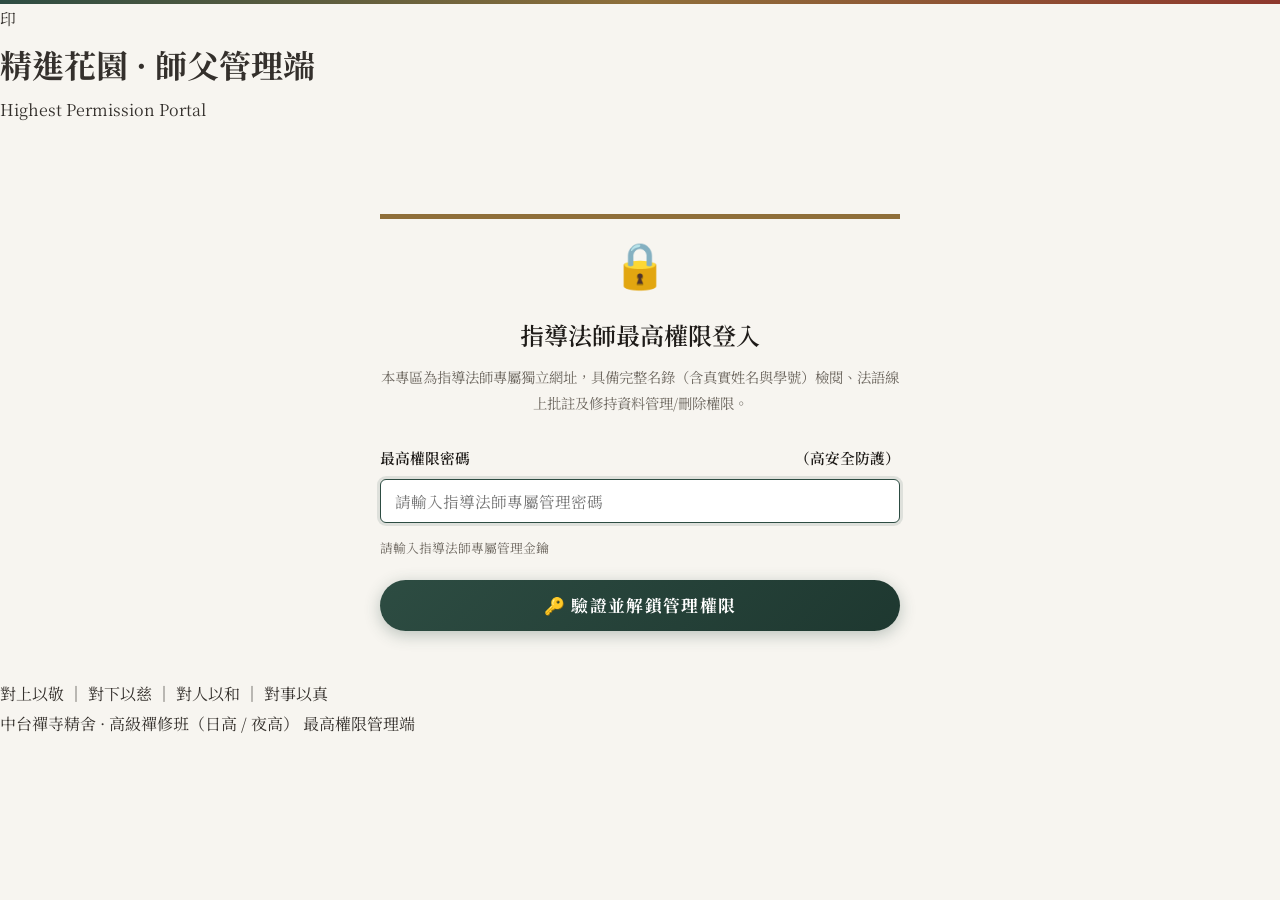
==== commit 770ec495: "fix(security): 徹底修復後台免密漏洞、更新管理密碼為 ZhongTai#2026、置放顯眼紅色登出按鈕" ====
--- a/admin.html
+++ b/admin.html
@@ -72,10 +72,17 @@
         </div>
       </div>
 
-      <div style="display: flex; gap: 0.8rem; align-items: center;">
-        <a href="garden2d.html?admin=1" class="btn-primary" style="padding: 0.45rem 1.1rem; font-size: 0.88rem;">
-          🌸 開心花園 (2D) 全景巡檢
+      <!-- 僅在指導法師成功驗證密碼後才顯示巡檢與登出按鈕（未登入前徹底隱藏） -->
+      <div id="adminHeaderActions" style="display: none; gap: 0.9rem; align-items: center;">
+        <span style="background: #e6f4ea; color: #137333; font-weight: 700; padding: 5px 12px; border-radius: 20px; font-size: 0.84rem; border: 1px solid #ceead6; display: flex; align-items: center; gap: 4px;">
+          🔑 最高權限已解鎖
+        </span>
+        <a href="garden2d.html?admin=1" class="btn-primary" style="padding: 0.45rem 1.1rem; font-size: 0.88rem; text-decoration: none; display: flex; align-items: center; gap: 5px;">
+          <span>🌸</span> 開心花園 (2D) 全景巡檢
         </a>
+        <button type="button" onclick="handleAdminLogout()" class="btn-admin-logout-header" style="background: #d93025; color: #ffffff; border: none; padding: 0.48rem 1.15rem; border-radius: 6px; font-size: 0.88rem; font-weight: 700; cursor: pointer; display: flex; align-items: center; gap: 6px; box-shadow: 0 2px 6px rgba(217,48,37,0.35); transition: all 0.2s;" onmouseover="this.style.background='#b31412'" onmouseout="this.style.background='#d93025'">
+          <span>🚪</span> 登出最高權限
+        </button>
       </div>
     </div>
   </header>
@@ -99,9 +106,9 @@
               <span>最高權限密碼</span>
               <span class="required">（高安全防護）</span>
             </label>
-            <input type="password" id="adminPassword" class="form-control" placeholder="請輸入管理密碼" required autofocus />
-            <div style="font-size: 0.78rem; color: var(--ink-faint); margin-top: 0.4rem;">
-              預設高強度金鑰：<code>ZhongTai#ZenGarden2026!</code> 或 <code>zen2026</code>
+            <input type="password" id="adminPassword" class="form-control" placeholder="請輸入指導法師專屬管理密碼" required autofocus />
+            <div style="font-size: 0.8rem; color: var(--ink-muted); margin-top: 0.4rem;">
+              請輸入指導法師專屬管理金鑰
             </div>
           </div>
 
@@ -284,8 +291,8 @@
             <button type="button" class="btn-secondary" style="font-size: 0.88rem;" onclick="exportAllDataJSON()">
               📥 匯出資料備份 (JSON)
             </button>
-            <button type="button" class="btn-secondary" style="font-size: 0.88rem; border-color: var(--vermilion); color: var(--vermilion);" onclick="handleAdminLogout()">
-              🔒 鎖定退出
+            <button type="button" style="background: #fdf2f2; color: #b91c1c; border: 1.5px solid #f87171; padding: 0.45rem 1.1rem; border-radius: 6px; font-size: 0.88rem; font-weight: 700; cursor: pointer; display: flex; align-items: center; gap: 5px;" onclick="handleAdminLogout()">
+              <span>🚪</span> 登出最高權限
             </button>
           </div>
         </div>
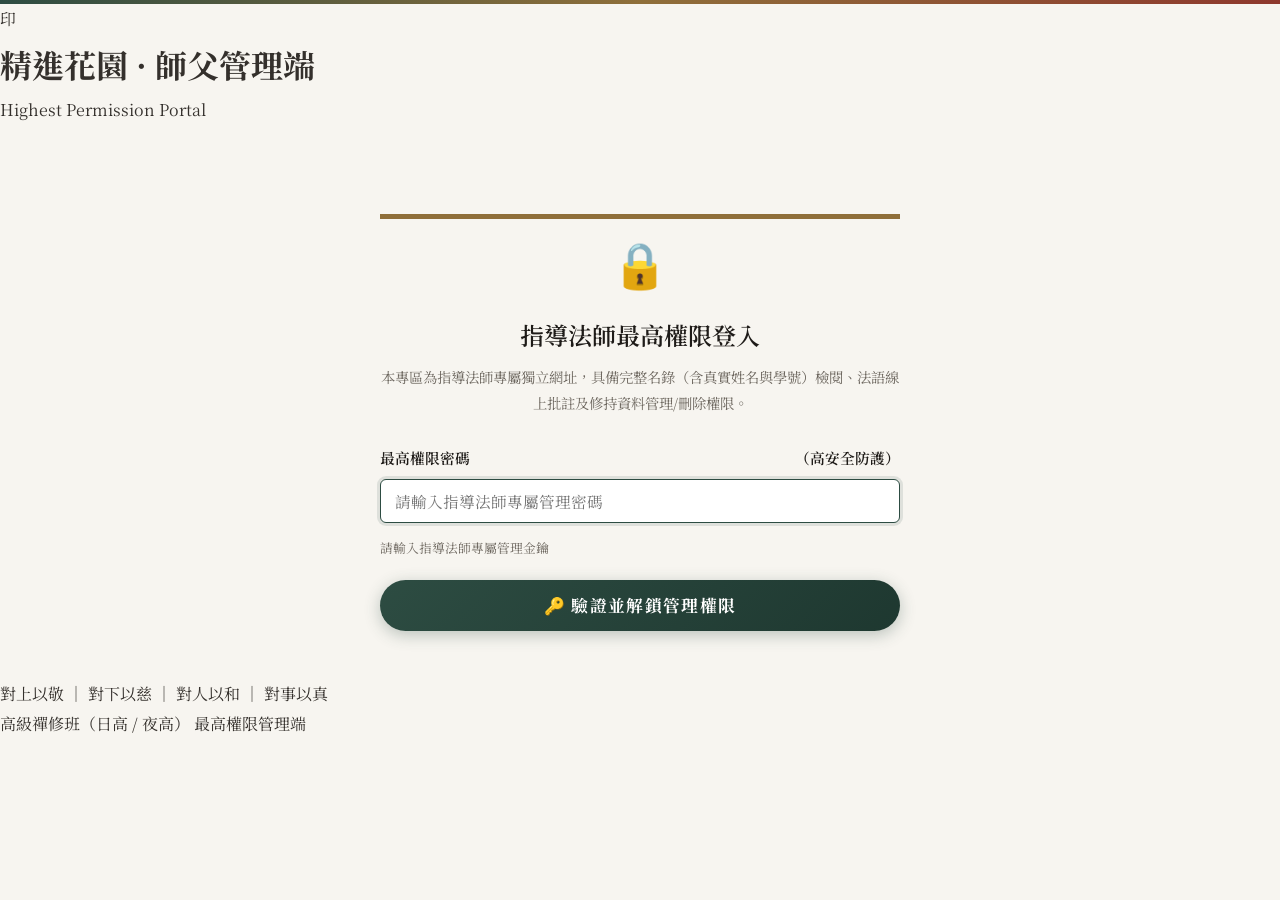
==== commit 6d17f32c: "fix(seo): 更新分享標題為 高級禪修班精進花園_活動登入，移除中台禪寺精舍字樣並配置 Open Graph 預覽卡片" ====
--- a/admin.html
+++ b/admin.html
@@ -3,7 +3,7 @@
 <head>
   <meta charset="UTF-8" />
   <meta name="viewport" content="width=device-width, initial-scale=1.0" />
-  <title>精舍法師管理後台 ｜ 精進花園最高權限名錄</title>
+  <title>指導法師管理端 ｜ 高級禪修班精進花園最高權限名錄</title>
   
   <link rel="preconnect" href="https://fonts.googleapis.com">
   <link rel="preconnect" href="https://fonts.gstatic.com" crossorigin>
@@ -350,7 +350,7 @@
 
   <footer class="site-footer">
     <div class="footer-dharma">對上以敬 ｜ 對下以慈 ｜ 對人以和 ｜ 對事以真</div>
-    <p>中台禪寺精舍 · 高級禪修班（日高 / 夜高） 最高權限管理端</p>
+    <p>高級禪修班（日高 / 夜高） 最高權限管理端</p>
   </footer>
 
   <script src="js/quotes.js"></script>
